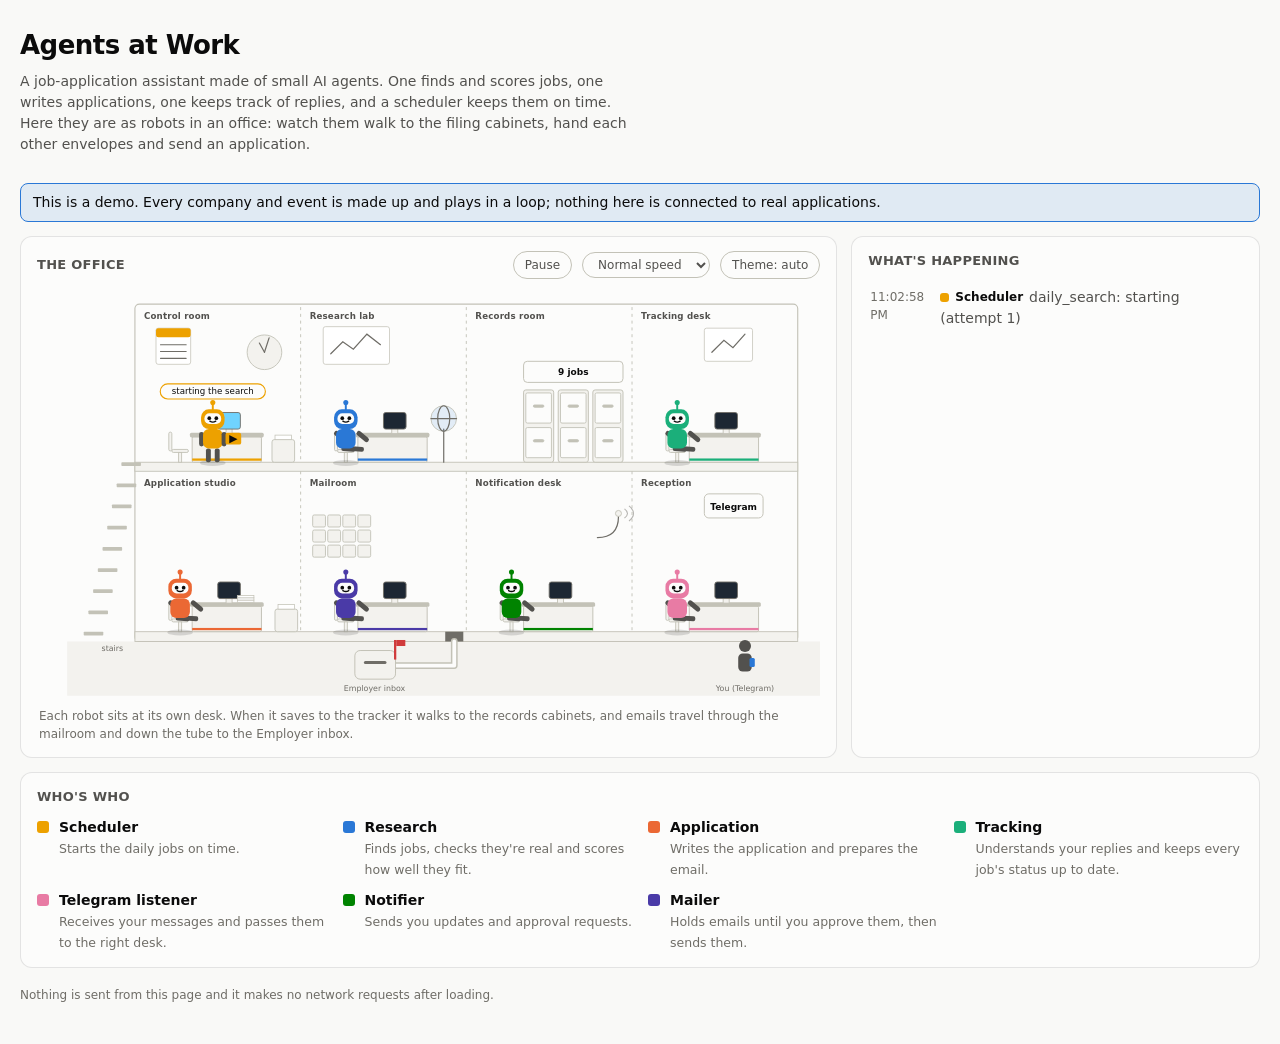
==== site/index.html @ 817f8c0c "Add the hosted demo page A standalone page with only the Workspace scene, an activity feed, a who's-" ====
<!doctype html>
<html lang="en">
<head>
<meta charset="utf-8">
<meta name="viewport" content="width=device-width, initial-scale=1">
<title>Agents at Work</title>
<meta name="description" content="A live-style demo of a job-application agent system: robots working in an office as agents search, track, write and send. All data is made up.">
<link rel="icon" href="data:image/svg+xml,%3Csvg xmlns='http://www.w3.org/2000/svg' viewBox='0 0 32 32'%3E%3Crect x='6' y='9' width='20' height='18' rx='6' fill='%232a78d6'/%3E%3Crect x='9' y='13' width='14' height='9' rx='4' fill='%23fff'/%3E%3Ccircle cx='13' cy='17' r='1.7'/%3E%3Ccircle cx='19' cy='17' r='1.7'/%3E%3Cline x1='16' y1='9' x2='16' y2='4' stroke='%232a78d6' stroke-width='2'/%3E%3C/svg%3E">
<link rel="stylesheet" href="workspace.css">
<style>
  :root {
    color-scheme: light;
    --page: #f9f9f7; --surface: #fcfcfb; --surface-2: #f3f2ee; --ink: #0b0b0b; --ink-2: #52514e; --ink-3: #6f6d67;
    --line: #e1e0d9; --line-strong: #c3c2b7; --ring: rgba(11, 11, 11, 0.10);
    --accent: #2a78d6; --accent-soft: rgba(42, 120, 214, 0.12);
    --c-agent1: #2a78d6; --c-agent2: #eb6834; --c-agent3: #1baf7a; --c-scheduler: #eda100;
    --c-poller: #e87ba4; --c-notifier: #008300; --c-mailer: #4a3aa7;
    --good: #006300; --warning: #9a6700; --critical: #d03b3b;
  }
  @media (prefers-color-scheme: dark) {
    :root:where(:not([data-theme="light"])) {
      color-scheme: dark;
      --page: #0d0d0d; --surface: #1a1a19; --surface-2: #232321; --ink: #ffffff; --ink-2: #c3c2b7; --ink-3: #a3a198;
      --line: #2c2c2a; --line-strong: #383835; --ring: rgba(255, 255, 255, 0.10);
      --accent: #3987e5; --accent-soft: rgba(57, 135, 229, 0.18);
      --c-agent1: #3987e5; --c-agent2: #d95926; --c-agent3: #199e70; --c-scheduler: #c98500;
      --c-poller: #d55181; --c-notifier: #008300; --c-mailer: #9085e9;
      --good: #0ca30c; --warning: #fab219; --critical: #e66767;
    }
  }
  :root[data-theme="dark"] {
    color-scheme: dark;
    --page: #0d0d0d; --surface: #1a1a19; --surface-2: #232321; --ink: #ffffff; --ink-2: #c3c2b7; --ink-3: #a3a198;
    --line: #2c2c2a; --line-strong: #383835; --ring: rgba(255, 255, 255, 0.10);
    --accent: #3987e5; --accent-soft: rgba(57, 135, 229, 0.18);
    --c-agent1: #3987e5; --c-agent2: #d95926; --c-agent3: #199e70; --c-scheduler: #c98500;
    --c-poller: #d55181; --c-notifier: #008300; --c-mailer: #9085e9;
    --good: #0ca30c; --warning: #fab219; --critical: #e66767;
  }

  [hidden] { display: none !important; }
  * { box-sizing: border-box; }
  html, body { margin: 0; }
  body { background: var(--page); color: var(--ink); font: 14px/1.5 system-ui, -apple-system, "Segoe UI", sans-serif; padding: 0 16px 40px; }
  .wrap { max-width: 1240px; margin: 0 auto; }
  header { padding: 26px 0 14px; }
  h1 { font-size: 26px; margin: 0 0 6px; letter-spacing: -0.02em; }
  .lede { color: var(--ink-2); max-width: 70ch; margin: 0; }
  h2 { font-size: 13px; margin: 0; color: var(--ink-2); font-weight: 600; letter-spacing: 0.02em; text-transform: uppercase; }
  .banner { background: var(--accent-soft); border: 1px solid var(--accent); border-radius: 8px; padding: 8px 12px; margin: 14px 0; }
  .panel { min-width: 0; background: var(--surface); border: 1px solid var(--ring); border-radius: 12px; padding: 14px 16px; }
  .grid { display: grid; gap: 14px; grid-template-columns: minmax(0, 2fr) minmax(0, 1fr); }
  @media (max-width: 980px) { .grid { grid-template-columns: minmax(0, 1fr); } }
  .head { display: flex; align-items: center; flex-wrap: wrap; gap: 8px 10px; margin-bottom: 10px; }
  .head .spacer { flex: 1; }
  button.ctl, select.ctl { font: inherit; font-size: 12px; padding: 4px 11px; border-radius: 999px; border: 1px solid var(--line-strong); background: var(--surface); color: var(--ink-2); cursor: pointer; }
  button.ctl:hover { background: var(--surface-2); }
  button:focus-visible, select:focus-visible { outline: 2px solid var(--accent); outline-offset: 2px; }
  .flowwrap { overflow-x: auto; }
  .caption { color: var(--ink-3); font-size: 12px; margin: 8px 2px 0; }

  #feed { list-style: none; margin: 0; padding: 0; max-height: 520px; overflow-y: auto; }
  #feed li { display: grid; grid-template-columns: 62px minmax(0, 1fr); gap: 8px; padding: 6px 2px; border-top: 1px solid var(--line); }
  #feed li:first-child { border-top: 0; }
  #feed li.fresh { animation: fresh 1.6s ease-out; }
  @keyframes fresh { from { background: var(--accent-soft); } to { background: transparent; } }
  .when { color: var(--ink-3); font-size: 12px; font-variant-numeric: tabular-nums; padding-top: 1px; }
  .who { display: inline-flex; align-items: center; gap: 6px; font-weight: 600; font-size: 12px; margin-right: 6px; }
  .sw { width: 9px; height: 9px; border-radius: 3px; flex: none; }
  .what { color: var(--ink-2); overflow-wrap: anywhere; }
  .what.err { color: var(--critical); }

  .legend { display: grid; gap: 10px 16px; grid-template-columns: repeat(auto-fill, minmax(230px, 1fr)); margin: 0; padding: 0; list-style: none; }
  .legend li { display: flex; gap: 10px; align-items: flex-start; }
  .legend .sw { width: 12px; height: 12px; margin-top: 4px; }
  .legend b { display: block; }
  .legend span { color: var(--ink-3); font-size: 12.5px; }
  footer { color: var(--ink-3); font-size: 12px; margin-top: 18px; }
  @media (prefers-reduced-motion: reduce) { * { animation: none !important; } }
</style>
</head>
<body>
<div class="wrap">
  <header>
    <h1>Agents at Work</h1>
    <p class="lede">A job-application assistant made of small AI agents. One finds and scores jobs, one writes applications, one keeps track of replies, and a scheduler keeps them on time. Here they are as robots in an office: watch them walk to the filing cabinets, hand each other envelopes and send an application.</p>
  </header>
  <div class="banner">This is a demo. Every company and event is made up and plays in a loop; nothing here is connected to real applications.</div>

  <section class="grid">
    <div class="panel">
      <div class="head">
        <h2>The office</h2>
        <span class="spacer"></span>
        <button class="ctl" id="pause" type="button">Pause</button>
        <select class="ctl" id="speed" aria-label="Playback speed"><option value="1">Normal speed</option><option value="2">2x faster</option><option value="3">3x faster</option></select>
        <button class="ctl" id="theme" type="button" aria-label="Change colour theme">Theme: auto</button>
      </div>
      <div class="flowwrap"><svg id="space" viewBox="-40 0 1040 545" role="img" aria-label="A two-storey office where each agent is a robot at its desk. Robots walk between rooms as they work."></svg></div>
      <p class="caption">Each robot sits at its own desk. When it saves to the tracker it walks to the records cabinets, and emails travel through the mailroom and down the tube to the Employer inbox.</p>
    </div>
    <div class="panel">
      <div class="head"><h2>What's happening</h2></div>
      <ul id="feed" role="log" aria-live="off"></ul>
    </div>
  </section>

  <section class="panel" style="margin-top:14px">
    <div class="head"><h2>Who's who</h2></div>
    <ul class="legend">
      <li><span class="sw" style="background:var(--c-scheduler)"></span><div><b>Scheduler</b><span>Starts the daily jobs on time.</span></div></li>
      <li><span class="sw" style="background:var(--c-agent1)"></span><div><b>Research</b><span>Finds jobs, checks they're real and scores how well they fit.</span></div></li>
      <li><span class="sw" style="background:var(--c-agent2)"></span><div><b>Application</b><span>Writes the application and prepares the email.</span></div></li>
      <li><span class="sw" style="background:var(--c-agent3)"></span><div><b>Tracking</b><span>Understands your replies and keeps every job's status up to date.</span></div></li>
      <li><span class="sw" style="background:var(--c-poller)"></span><div><b>Telegram listener</b><span>Receives your messages and passes them to the right desk.</span></div></li>
      <li><span class="sw" style="background:var(--c-notifier)"></span><div><b>Notifier</b><span>Sends you updates and approval requests.</span></div></li>
      <li><span class="sw" style="background:var(--c-mailer)"></span><div><b>Mailer</b><span>Holds emails until you approve them, then sends them.</span></div></li>
    </ul>
  </section>
  <footer>Nothing is sent from this page and it makes no network requests after loading.</footer>
</div>

<script src="workspace.js"></script>
<script src="demo.js"></script>
<script>
"use strict";
window.Workspace.init(document.getElementById("space"));

const pauseBtn = document.getElementById("pause");
pauseBtn.addEventListener("click", () => { pauseBtn.textContent = window.Demo.togglePause() ? "Play" : "Pause"; });
document.getElementById("speed").addEventListener("change", (e) => window.Demo.setSpeed(Number(e.target.value)));

const modes = ["auto", "light", "dark"], themeBtn = document.getElementById("theme");
let mode = "auto";
try { mode = localStorage.getItem("agents-theme") || "auto"; } catch (e) {}
const fromLink = new URLSearchParams(location.search).get("theme");   // e.g. ?theme=dark
if (modes.includes(fromLink)) mode = fromLink;
function applyTheme() {
  if (mode === "auto") document.documentElement.removeAttribute("data-theme"); else document.documentElement.setAttribute("data-theme", mode);
  themeBtn.textContent = "Theme: " + mode;
}
themeBtn.addEventListener("click", () => {
  mode = modes[(modes.indexOf(mode) + 1) % modes.length];
  try { localStorage.setItem("agents-theme", mode); } catch (e) {}
  applyTheme();
});
applyTheme();

setTimeout(() => window.Demo.start(), 700);
</script>
</body>
</html>
---- site/workspace.css ----
/* The Workspace view: a cutaway office where the agents are robots. Colours come from the
   page's theme variables, so it follows light and dark mode. */
#space { width: 100%; min-width: 720px; height: auto; display: block; }
#space text { font-family: inherit; }
.ws-wall { fill: var(--surface); stroke: var(--line-strong); stroke-width: 1.5; }
.ws-slab { fill: var(--surface-2); stroke: var(--line-strong); stroke-width: 1.2; }
.ws-ground { fill: var(--surface-2); }
.ws-part { stroke: var(--line-strong); stroke-width: 1.2; stroke-dasharray: 4 5; fill: none; }
.ws-room-label { font-size: 11.5px; font-weight: 650; fill: var(--ink-2); letter-spacing: 0.02em; }
.ws-note { font-size: 10.5px; fill: var(--ink-3); }
.ws-desk { fill: var(--surface-2); stroke: var(--line-strong); stroke-width: 1.3; }
.ws-desk-top { fill: var(--line-strong); }
.ws-prop { fill: var(--surface-2); stroke: var(--line-strong); stroke-width: 1.2; }
.ws-paper { fill: #ffffff; stroke: var(--line-strong); stroke-width: 1; }
.ws-ink { fill: none; stroke: var(--ink-3); stroke-width: 1.6; stroke-linecap: round; }
.ws-glass { fill: var(--accent-soft); stroke: var(--line-strong); stroke-width: 1.2; }
.ws-tube { fill: none; stroke: var(--line-strong); stroke-width: 9; stroke-linecap: round; stroke-linejoin: round; }
.ws-tube-in { fill: none; stroke: var(--surface); stroke-width: 5; stroke-linecap: round; stroke-linejoin: round; }
.ws-hole { fill: var(--ink-3); }
.ws-sign { fill: var(--surface); stroke: var(--line-strong); stroke-width: 1.3; }
.ws-sign-text { font-size: 12px; font-weight: 700; fill: var(--ink); }
.ws-screen { fill: #1d2733; stroke: var(--ink-3); stroke-width: 1.2; }
.ws-screen.on { fill: #6fd3ff; animation: ws-scan 1.1s ease-in-out infinite; }
.ws-screen.err { fill: var(--critical); }
.ws-drawer { fill: var(--surface); stroke: var(--line-strong); stroke-width: 1.2; transition: transform 0.35s ease; }
.ws-drawer.open { transform: translateX(11px); }
.ws-flag { transform-box: fill-box; transform-origin: 50% 100%; transition: transform 0.4s ease; }
.ws-flag.up { transform: rotate(-70deg); }
.ws-globe-spin { transform-box: fill-box; transform-origin: center; }
.ws-globe.busy .ws-globe-spin { animation: ws-spin 1.2s ease-in-out infinite; }
.ws-signal { fill: none; stroke: var(--ink-3); stroke-width: 1.4; opacity: 0.5; }
.ws-floaty { font-size: 12.5px; font-weight: 700; paint-order: stroke; stroke: var(--surface); stroke-width: 3.5px; animation: ws-floatup 2.6s ease-out forwards; }
.ws-packet-glyph { font-size: 11px; font-weight: 700; fill: var(--ink); }
.ws-shadow { fill: rgba(0, 0, 0, 0.13); }

/* robots */
.rb .leg, .rb .arm { transform-box: fill-box; transform-origin: 50% 0%; }
.rb .head { transform-box: fill-box; transform-origin: 50% 100%; }
.rb .eye { fill: var(--ink); transform-box: fill-box; transform-origin: center; animation: ws-blink 5s infinite; }
.rb .mouth { stroke: var(--ink); stroke-width: 1.4; stroke-linecap: round; fill: none; }
.rb .badge { font-size: 12px; font-weight: 700; fill: var(--critical); paint-order: stroke; stroke: var(--surface); stroke-width: 3px; }
.rb .zzz { font-size: 11px; font-weight: 700; fill: var(--ink-3); opacity: 0; }
.rb.sleep .zzz { animation: ws-zzz 2.4s ease-in-out infinite; }
.rb.stand .inner, .rb.sit .inner { animation: ws-breathe 3.6s ease-in-out infinite; transform-box: fill-box; transform-origin: 50% 100%; }
.rb.walk .leg-l, .rb.walk .arm-r { animation: ws-swingA 0.42s ease-in-out infinite; }
.rb.walk .leg-r, .rb.walk .arm-l { animation: ws-swingB 0.42s ease-in-out infinite; }
.rb.walk .inner { animation: ws-bob 0.21s ease-in-out infinite; }
.rb.sit .leg, .rb.type .leg, .rb.sleep .leg { transform: rotate(-86deg); }
.rb.type .arm-l { animation: ws-typeA 0.28s ease-in-out infinite; }
.rb.type .arm-r { animation: ws-typeB 0.28s ease-in-out infinite; }
.rb.sit .arm, .rb.sleep .arm { transform: rotate(-50deg); }
.rb.sleep .head { transform: rotate(18deg); }
.rb.sleep { opacity: 0.6; filter: grayscale(0.8); }
.rb.error .inner { animation: ws-shake 0.35s linear infinite; }
.bubble { opacity: 0; transition: opacity 0.25s; pointer-events: none; }
.bubble.show { opacity: 1; }
.bubble rect { fill: var(--surface); stroke-width: 1.5; }
.bubble text { font-size: 11.5px; fill: var(--ink); }

@keyframes ws-breathe { 0%, 100% { transform: scale(1, 1); } 50% { transform: scale(1.02, 1.04); } }
@keyframes ws-bob { 0%, 100% { transform: translateY(0); } 50% { transform: translateY(-2px); } }
@keyframes ws-swingA { 0%, 100% { transform: rotate(-32deg); } 50% { transform: rotate(32deg); } }
@keyframes ws-swingB { 0%, 100% { transform: rotate(32deg); } 50% { transform: rotate(-32deg); } }
@keyframes ws-typeA { 0%, 100% { transform: rotate(-64deg); } 50% { transform: rotate(-84deg); } }
@keyframes ws-typeB { 0%, 100% { transform: rotate(-88deg); } 50% { transform: rotate(-66deg); } }
@keyframes ws-shake { 0%, 100% { transform: translateX(0); } 25% { transform: translateX(-2px); } 75% { transform: translateX(2px); } }
@keyframes ws-blink { 0%, 94%, 100% { transform: scaleY(1); } 97% { transform: scaleY(0.1); } }
@keyframes ws-zzz { 0% { opacity: 0; transform: translate(0, 0); } 40% { opacity: 1; } 100% { opacity: 0; transform: translate(6px, -12px); } }
@keyframes ws-scan { 0%, 100% { opacity: 0.85; } 50% { opacity: 1; } }
@keyframes ws-spin { 0%, 100% { transform: scaleX(1); } 50% { transform: scaleX(0.25); } }
@keyframes ws-floatup { from { transform: translateY(0); opacity: 1; } to { transform: translateY(-30px); opacity: 0; } }

.tabs { display: inline-flex; gap: 4px; margin-left: auto; }
.tab { font: inherit; font-size: 12px; padding: 3px 11px; border-radius: 999px; border: 1px solid var(--line-strong); background: var(--surface); color: var(--ink-2); cursor: pointer; }
.tab[aria-selected="true"] { background: var(--accent-soft); border-color: var(--accent); color: var(--ink); font-weight: 650; }
.panel-head { display: flex; align-items: center; gap: 8px; margin-bottom: 10px; }
.panel-head h2 { margin: 0; }
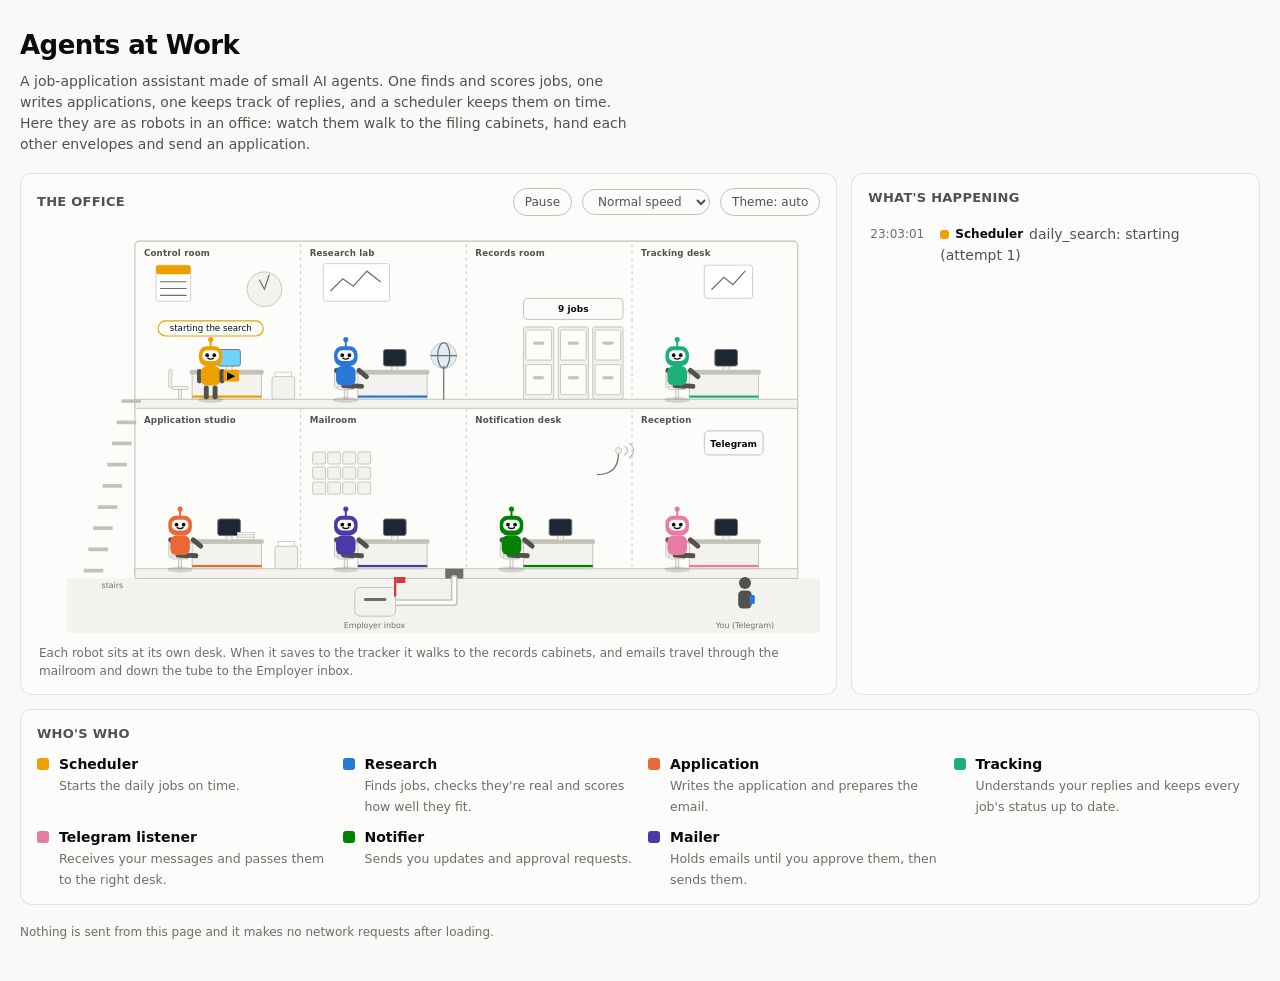
==== commit 2595554e: "Remove the demo banner from the hosted page Takes out the 'This is a demo...' notice and its now-unu" ====
--- a/site/index.html
+++ b/site/index.html
@@ -43,11 +43,10 @@
   html, body { margin: 0; }
   body { background: var(--page); color: var(--ink); font: 14px/1.5 system-ui, -apple-system, "Segoe UI", sans-serif; padding: 0 16px 40px; }
   .wrap { max-width: 1240px; margin: 0 auto; }
-  header { padding: 26px 0 14px; }
+  header { padding: 26px 0 18px; }
   h1 { font-size: 26px; margin: 0 0 6px; letter-spacing: -0.02em; }
   .lede { color: var(--ink-2); max-width: 70ch; margin: 0; }
   h2 { font-size: 13px; margin: 0; color: var(--ink-2); font-weight: 600; letter-spacing: 0.02em; text-transform: uppercase; }
-  .banner { background: var(--accent-soft); border: 1px solid var(--accent); border-radius: 8px; padding: 8px 12px; margin: 14px 0; }
   .panel { min-width: 0; background: var(--surface); border: 1px solid var(--ring); border-radius: 12px; padding: 14px 16px; }
   .grid { display: grid; gap: 14px; grid-template-columns: minmax(0, 2fr) minmax(0, 1fr); }
   @media (max-width: 980px) { .grid { grid-template-columns: minmax(0, 1fr); } }
@@ -85,7 +84,6 @@
     <h1>Agents at Work</h1>
     <p class="lede">A job-application assistant made of small AI agents. One finds and scores jobs, one writes applications, one keeps track of replies, and a scheduler keeps them on time. Here they are as robots in an office: watch them walk to the filing cabinets, hand each other envelopes and send an application.</p>
   </header>
-  <div class="banner">This is a demo. Every company and event is made up and plays in a loop; nothing here is connected to real applications.</div>
 
   <section class="grid">
     <div class="panel">
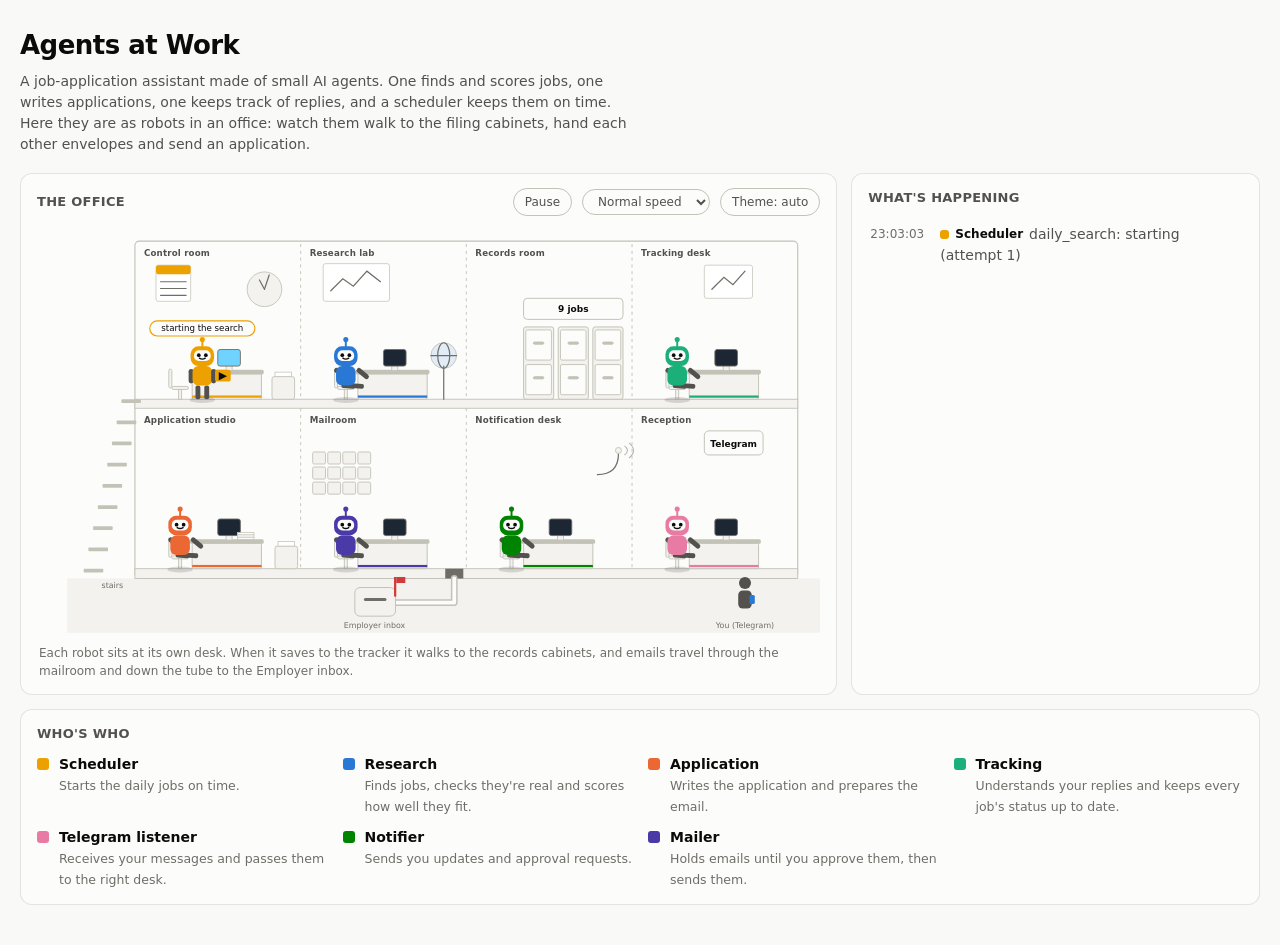
==== commit 47d0d8eb: "Remove the footer note from the hosted page Takes out the 'Nothing is sent from this page...' line a" ====
--- a/site/index.html
+++ b/site/index.html
@@ -74,7 +74,6 @@
   .legend .sw { width: 12px; height: 12px; margin-top: 4px; }
   .legend b { display: block; }
   .legend span { color: var(--ink-3); font-size: 12.5px; }
-  footer { color: var(--ink-3); font-size: 12px; margin-top: 18px; }
   @media (prefers-reduced-motion: reduce) { * { animation: none !important; } }
 </style>
 </head>
@@ -115,7 +114,6 @@
       <li><span class="sw" style="background:var(--c-mailer)"></span><div><b>Mailer</b><span>Holds emails until you approve them, then sends them.</span></div></li>
     </ul>
   </section>
-  <footer>Nothing is sent from this page and it makes no network requests after loading.</footer>
 </div>
 
 <script src="workspace.js"></script>
